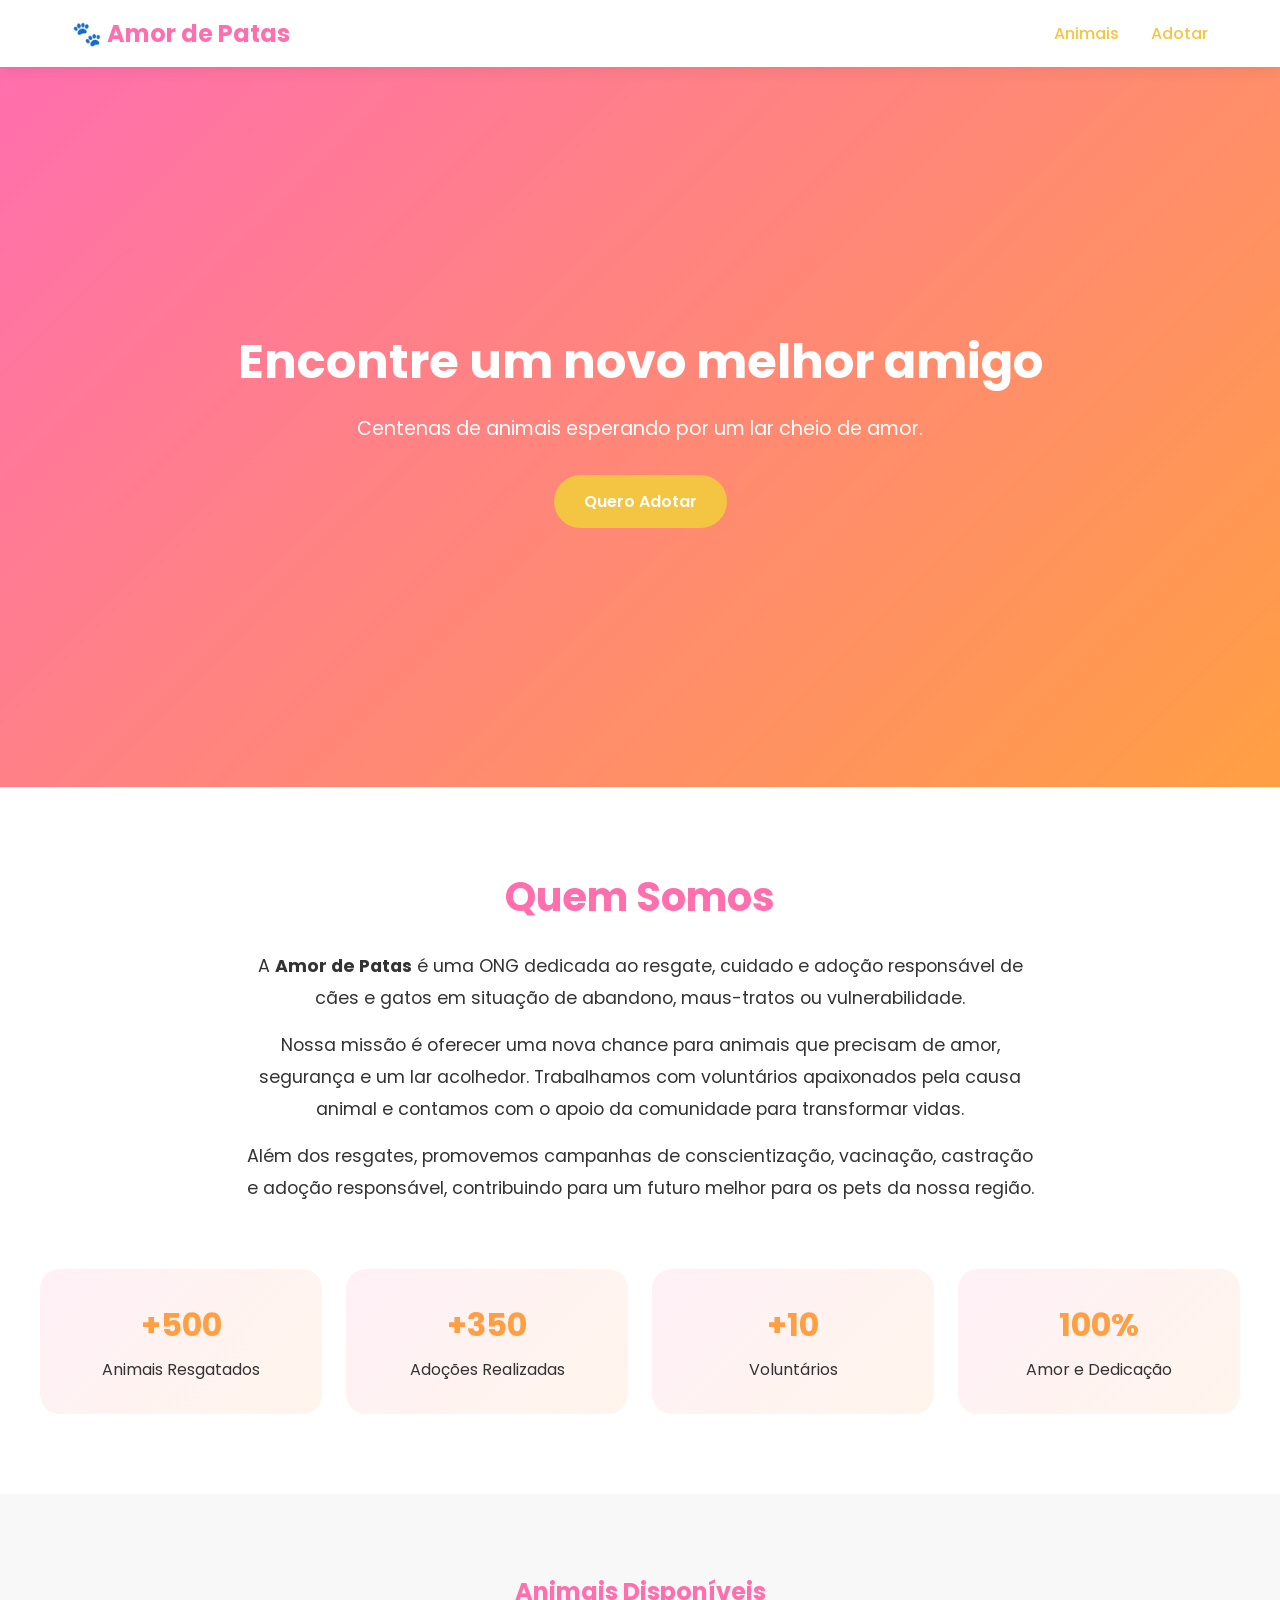
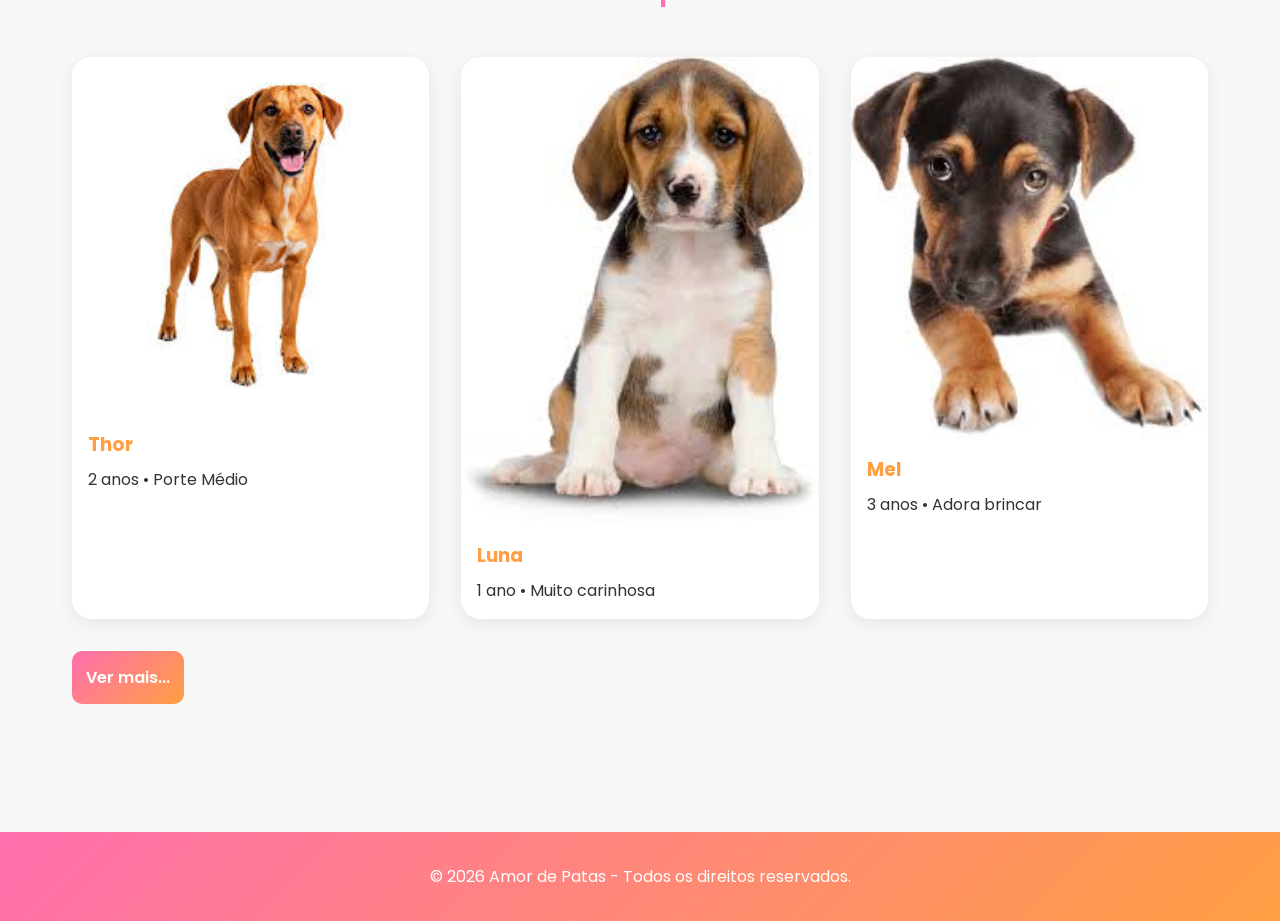
==== index.html @ 7c543b2c ":tada: meu primeiro commit" ====
<!DOCTYPE html>
<html lang="pt-BR">
<head>
    <meta charset="UTF-8">
    <meta name="viewport" content="width=device-width, initial-scale=1.0">
    <title>Amor de Patas</title>
    <link rel="stylesheet" href="./assets/css/style.css">
</head>
<body>

    <header>
        <nav>
            <h1>🐾 Amor de Patas</h1>
            <ul>
                <li><a href="#animais">Animais</a></li>
                <li><a href="adotar.html">Adotar</a></li>
            </ul>
        </nav>
    </header>

    <main>

        <section class="hero">
            <div class="hero-content">
                <h2>Encontre um novo melhor amigo</h2>
                <p>Centenas de animais esperando por um lar cheio de amor.</p>
                <a href="adotar.html" class="btn">Quero Adotar</a>
            </div>
        </section>
        <section class="sobre">
    <div class="container">
        <div class="sobre-texto">
            <h2>Quem Somos</h2>

            <p>
                A <strong>Amor de Patas</strong> é uma ONG dedicada ao resgate,
                cuidado e adoção responsável de cães e gatos em situação de
                abandono, maus-tratos ou vulnerabilidade.
            </p>

            <p>
                Nossa missão é oferecer uma nova chance para animais que
                precisam de amor, segurança e um lar acolhedor. Trabalhamos com
                voluntários apaixonados pela causa animal e contamos com o apoio
                da comunidade para transformar vidas.
            </p>

            <p>
                Além dos resgates, promovemos campanhas de conscientização,
                vacinação, castração e adoção responsável, contribuindo para um
                futuro melhor para os pets da nossa região.
            </p>
        </div>

        <div class="estatisticas">
            <div class="numero">
                <h3>+500</h3>
                <p>Animais Resgatados</p>
            </div>

            <div class="numero">
                <h3>+350</h3>
                <p>Adoções Realizadas</p>
            </div>

            <div class="numero">
                <h3>+10</h3>
                <p>Voluntários</p>
            </div>

            <div class="numero">
                <h3>100%</h3>
                <p>Amor e Dedicação</p>
            </div>
        </div>
    </div>
</section>

        <section id="animais" class="animais">
            <h2>Animais Disponíveis</h2>

            <div class="cards">

                <div class="card">
                    <img src="./assets/img/thor.jfif" alt="Cachorro">
                    <h3>Thor</h3>
                    <p>2 anos • Porte Médio</p>
                </div>

                <div class="card">
                    <img src="./assets/img/luna.jfif" alt="Gato">
                    <h3>Luna</h3>
                    <p>1 ano • Muito carinhosa</p>
                </div>

                <div class="card">
                    <img src="./assets/img/mel.jfif" alt="Cachorro">
                    <h3>Mel</h3>
                    <p>3 anos • Adora brincar</p>
                </div>
                <a href="adotar.html"><button>Ver mais...</button></a>

            </div>
        </section>

    </main>

    <footer>
        <p>© 2026 Amor de Patas - Todos os direitos reservados.</p>
    </footer>

</body>
</html>
---- assets/css/style.css ----
@import url('https://fonts.googleapis.com/css2?family=Poppins:wght@300;400;500;600;700&display=swap');

:root{
    --rosa: #ff6fae;
    --laranja: #ff9f43;
    --dourado: #f4c542;
    --branco: #ffffff;
    --cinza: #f8f8f8;
    --texto: #333333;
}

*{
    margin: 0;
    padding: 0;
    box-sizing: border-box;
    font-family: 'Poppins', sans-serif;
}


body{
    background: var(--cinza);
    color: var(--texto);
}

header{
    background: var(--branco);
    box-shadow: 0 2px 15px rgba(0,0,0,0.08);
    position: sticky;
    top: 0;
}

nav{
    max-width: 1200px;
    margin: auto;
    padding: 1rem 2rem;
    display: flex;
    justify-content: space-between;
    align-items: center;
}

nav h1{
    color: var(--rosa);
}

nav ul{
    display: flex;
    list-style: none;
    gap: 2rem;
}

nav a{
    text-decoration: none;
    color: var(--dourado);
    font-weight: 500;
}

.hero{
    min-height: 80vh;
    display: flex;
    align-items: center;
    justify-content: center;
    text-align: center;
    padding: 2rem;
    background: linear-gradient(
        135deg,
        var(--rosa),
        var(--laranja)
    );
    color: white;
}

.hero-content h2{
    font-size: 3rem;
    margin-bottom: 1rem;
}

.hero-content p{
    font-size: 1.2rem;
    margin-bottom: 2rem;
}
.sobre{
    padding: 5rem 2rem;
    background: white;
}

.container{
    max-width: 1200px;
    margin: auto;
}

.sobre-texto{
    text-align: center;
    max-width: 800px;
    margin: auto;
}

.sobre-texto h2{
    color: var(--rosa);
    font-size: 2.5rem;
    margin-bottom: 1.5rem;
}

.sobre-texto p{
    margin-bottom: 1rem;
    line-height: 1.8;
    font-size: 1.1rem;
}

.estatisticas{
    margin-top: 4rem;
    display: grid;
    grid-template-columns: repeat(auto-fit, minmax(180px, 1fr));
    gap: 1.5rem;
}

.numero{
    background: linear-gradient(
        135deg,
        rgba(255,111,174,0.1),
        rgba(255,159,67,0.1)
    );
    padding: 2rem;
    border-radius: 20px;
    text-align: center;
}

.numero h3{
    font-size: 2rem;
    color: var(--laranja);
}

.numero p{
    margin-top: .5rem;
}

.btn{
    display: inline-block;
    padding: 14px 30px;
    background: var(--dourado);
    color: white;
    text-decoration: none;
    border-radius: 50px;
    font-weight: 600;
    transition: .3s;
}

.btn:hover{
    transform: translateY(-3px);
}

.animais{
    padding: 5rem 2rem;
    max-width: 1200px;
    margin: auto;
}

.animais h2{
    text-align: center;
    margin-bottom: 3rem;
    color: var(--rosa);
}

.cards{
    display: grid;
    grid-template-columns: repeat(auto-fit, minmax(280px,1fr));
    gap: 2rem;
}

.card{
    background: white;
    border-radius: 20px;
    overflow: hidden;
    box-shadow: 0 5px 20px rgba(0,0,0,0.08);
    transition: .3s;
}

.card:hover{
    transform: translateY(-8px);
}

.card img{
    width: 100%;
    display: block;
}

.card h3{
    padding: 1rem 1rem .5rem;
    color: var(--laranja);
}

.card p{
    padding: 0 1rem 1rem;
}

.form-container{
    max-width: 600px;
    margin: 4rem auto;
    background: white;
    padding: 2rem;
    border-radius: 20px;
    box-shadow: 0 5px 20px rgba(0,0,0,.08);
}

.form-container h2{
    text-align: center;
    color: var(--rosa);
    margin-bottom: 2rem;
}

form{
    display: flex;
    flex-direction: column;
    gap: 1rem;
}

input,
select,
textarea{
    padding: 14px;
    border: 2px solid #eee;
    border-radius: 10px;
    outline: none;
}

input:focus,
select:focus,
textarea:focus{
    border-color: var(--rosa);
}

button{
    background: linear-gradient(
        135deg,
        var(--rosa),
        var(--laranja)
    );
    color: white;
    border: none;
    padding: 14px;
    border-radius: 10px;
    cursor: pointer;
    font-size: 1rem;
    font-weight: 600;
}

footer{
    text-align: center;
    padding: 2rem;
    background: linear-gradient(
        135deg,
        var(--rosa),
        var(--laranja)
    );
    color: white;
    margin-top: 3rem;
}
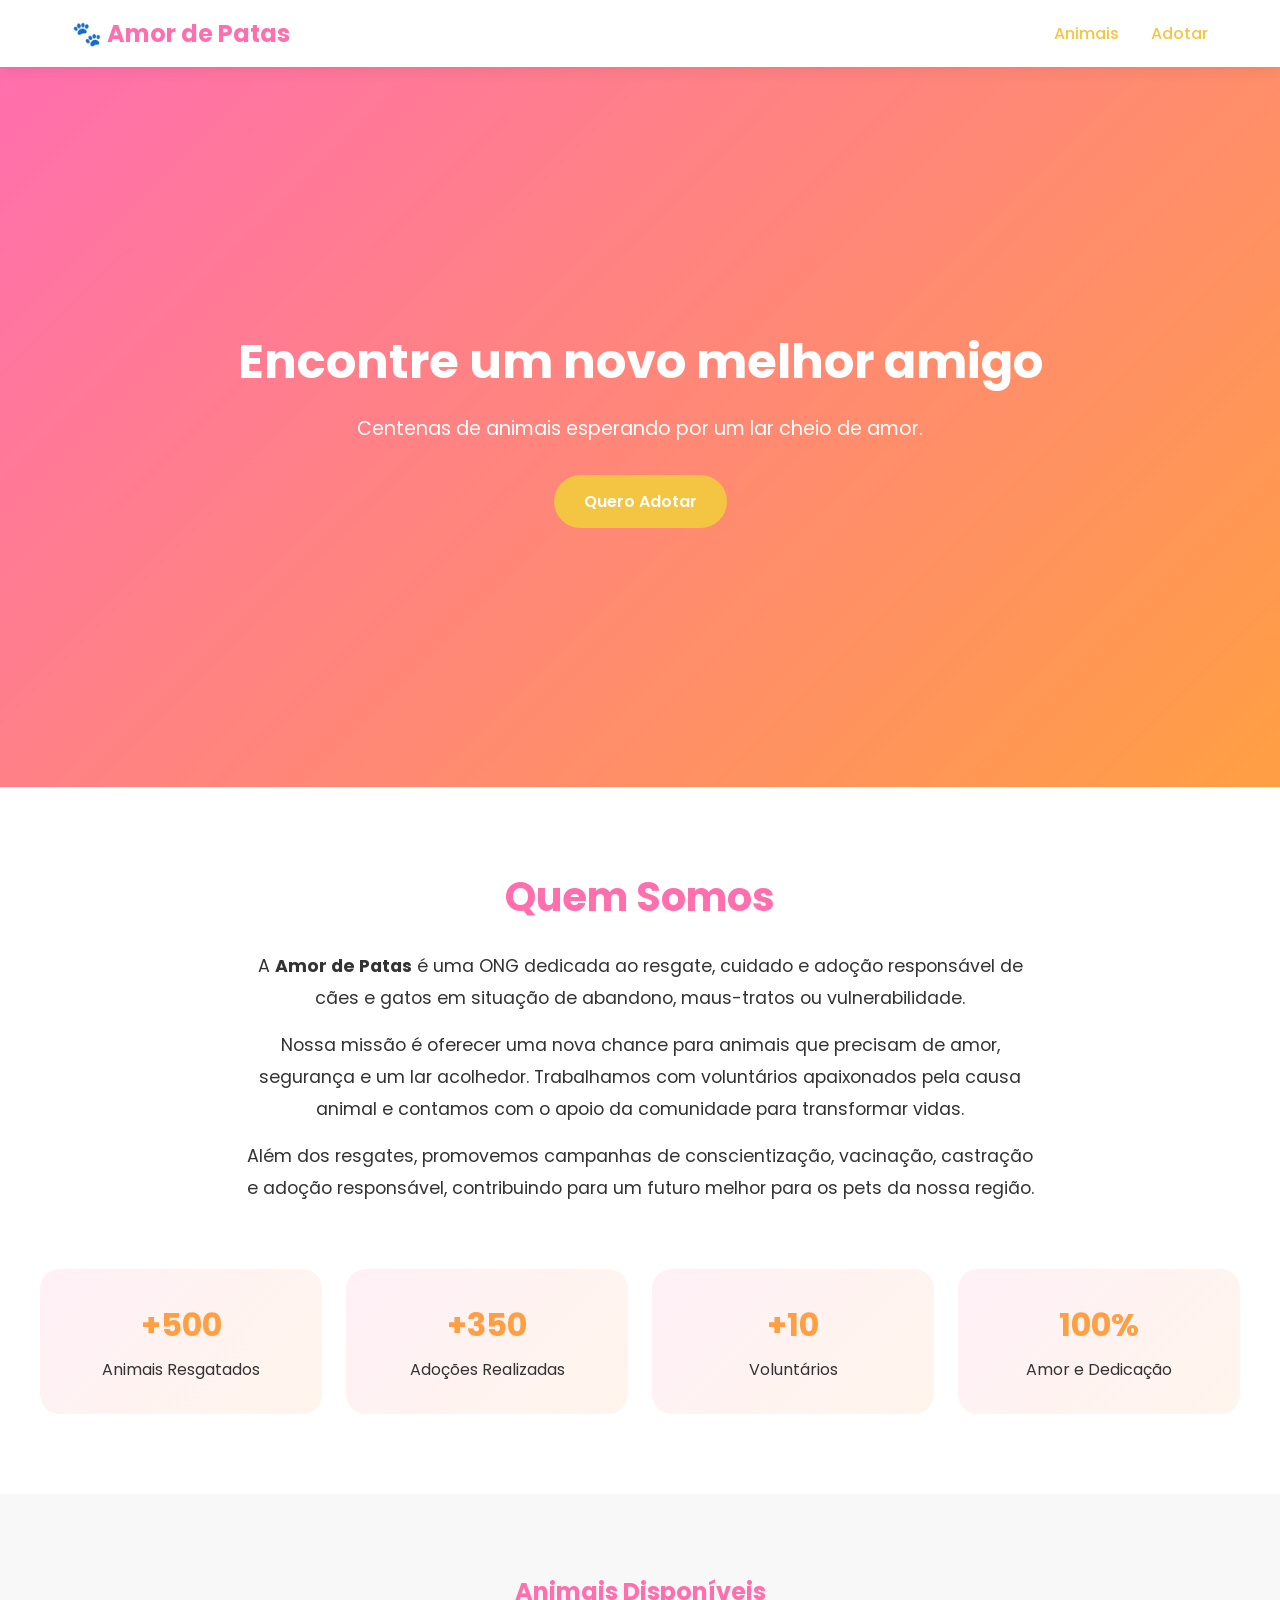
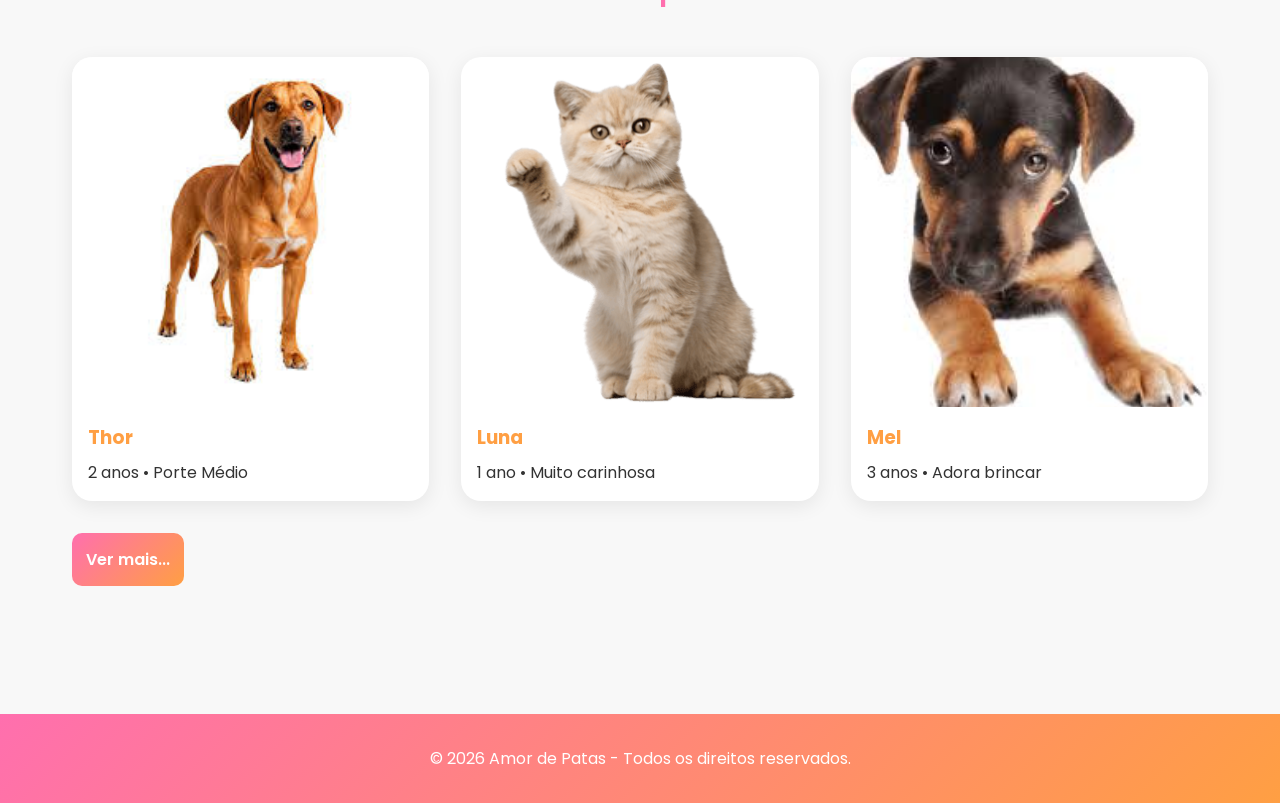
==== commit 1390c9df: "Ajustes de local Js e css" ====
--- a/index.html
+++ b/index.html
@@ -88,7 +88,7 @@
                 </div>
 
                 <div class="card">
-                    <img src="./assets/img/luna.jfif" alt="Gato">
+                    <img src="./assets/img/cat1.png" alt="Gato">
                     <h3>Luna</h3>
                     <p>1 ano • Muito carinhosa</p>
                 </div>
--- a/assets/css/style.css
+++ b/assets/css/style.css
@@ -148,6 +148,33 @@
     transform: translateY(-3px);
 }
 
+.card img{
+    width: 100%;
+    height: 350px;
+    object-fit: cover;
+    display: block;
+}
+
+.btn-adotar{
+    display: block;
+    margin: 0 1rem 1rem;
+    padding: 10px;
+    background: linear-gradient(135deg, var(--rosa), var(--laranja));
+    color: white;
+    border: none;
+    border-radius: 10px;
+    cursor: pointer;
+    font-size: 0.9rem;
+    font-weight: 600;
+    width: calc(100% - 2rem);
+    transition: opacity .2s, transform .2s;
+}
+
+.btn-adotar:hover{
+    opacity: 0.9;
+    transform: translateY(-2px);
+}
+
 .animais{
     padding: 5rem 2rem;
     max-width: 1200px;
@@ -242,6 +269,53 @@
     font-size: 1rem;
     font-weight: 600;
 }
+.modal-overlay{
+    display: none;
+    position: fixed;
+    inset: 0;
+    background: rgba(0,0,0,0.45);
+    z-index: 999;
+    align-items: center;
+    justify-content: center;
+}
+
+.modal-overlay.ativo{ display: flex; }
+
+.modal-box{
+    background: #fff;
+    border-radius: 20px;
+    padding: 2.5rem 2rem;
+    max-width: 420px;
+    width: 90%;
+    text-align: center;
+    box-shadow: 0 10px 40px rgba(0,0,0,0.15);
+}
+
+.modal-box .modal-icone{ font-size: 3.5rem; margin-bottom: 0.5rem; }
+
+.modal-box h3{
+    color: var(--rosa);
+    font-size: 1.4rem;
+    margin-bottom: 0.75rem;
+}
+
+.modal-box p{
+    color: #666;
+    line-height: 1.6;
+    margin-bottom: 1.5rem;
+    font-size: 0.95rem;
+}
+
+.modal-box button{
+    padding: 12px 2rem;
+    background: linear-gradient(135deg, var(--rosa), var(--laranja));
+    color: white;
+    border: none;
+    border-radius: 10px;
+    cursor: pointer;
+    font-size: 1rem;
+    font-weight: 600;
+}
 
 footer{
     text-align: center;
@@ -254,3 +328,4 @@
     color: white;
     margin-top: 3rem;
 }
+
